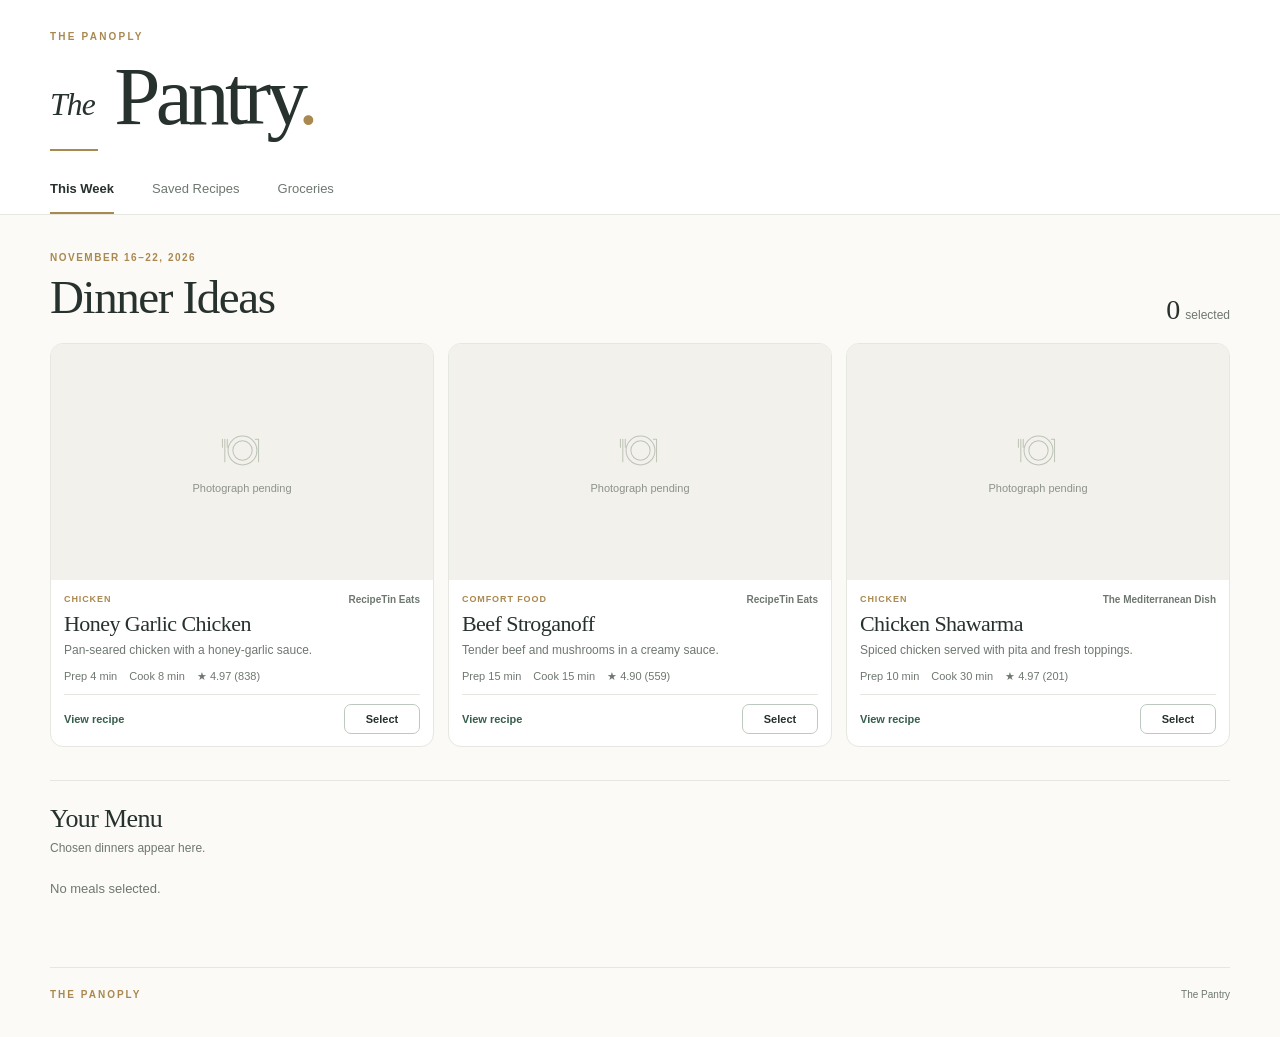
==== index.html @ 7c0d1c5a "Compact recipe cards, source photos and saved recipe filtering" ====
<!doctype html>
<html lang="en">
<head>
  <meta charset="utf-8">
  <meta name="viewport" content="width=device-width, initial-scale=1">
  <meta name="theme-color" media="(prefers-color-scheme: light)" content="#fbfaf6">
  <meta name="theme-color" media="(prefers-color-scheme: dark)" content="#1c211e">
  <meta name="description" content="The Pantry — recipes, weekly meals, and groceries.">
  <title>The Pantry — The Panoply</title>
  <link rel="icon" type="image/svg+xml" href="./favicon.svg">
  <link rel="manifest" href="./manifest.webmanifest">
  <link rel="stylesheet" href="./styles.css">
  <script defer src="./app.js"></script>
</head>
<body>
  <a class="skip" href="#main">Skip to meals</a>
  <header class="masthead">
    <div class="shell">
      <a class="panoply-label" href="https://github.com/The-Panoply" aria-label="The Panoply">THE PANOPLY</a>
      <div class="brand-row">
        <div class="wordmark"><span class="wordmark-the">The</span> <span>Pantry</span><span class="brand-dot">.</span></div>
      </div>
      <div class="gold-rule" aria-hidden="true"></div>
      <nav class="tabs" aria-label="Pantry sections">
        <button type="button" class="tab active" data-tab="week" aria-current="page">This Week</button>
        <button type="button" class="tab" data-tab="saved">Saved Recipes</button>
        <button type="button" class="tab" data-tab="groceries">Groceries</button>
      </nav>
    </div>
  </header>
  <main class="shell" id="main">
    <section id="panel-week" class="panel" aria-labelledby="week-heading">
      <div class="section-heading">
        <div>
          <p id="week-label" class="eyebrow"></p>
          <h1 id="week-heading">Dinner Ideas</h1>
        </div>
        <div class="selection-count"><strong id="pick-count">0</strong><span>selected</span></div>
      </div>
      <div id="recipe-grid" class="recipe-grid" aria-live="polite"></div>
      <section class="your-menu" aria-labelledby="menu-heading">
        <div class="menu-heading">
          <div>
            <h2 id="menu-heading">Your Menu</h2>
            <p>Chosen dinners appear here.</p>
          </div>
          <button type="button" id="clear-picks" class="text-action" hidden>Clear</button>
        </div>
        <div id="selected-list" aria-live="polite"><p class="empty-state">No meals selected.</p></div>
      </section>
    </section>
    <section id="panel-saved" class="panel" aria-labelledby="saved-heading" hidden>
      <div class="section-heading">
        <div><p class="eyebrow">APPLE NEWS</p><h1 id="saved-heading">Saved Recipes</h1></div>
      </div>
      <div class="saved-tools">
        <label class="visually-hidden" for="saved-search">Search recipes</label>
        <input id="saved-search" type="search" placeholder="Search recipes" autocomplete="off">
        <label class="visually-hidden" for="saved-publisher">Filter by publisher</label>
        <select id="saved-publisher" aria-label="Publisher"><option value="">All publishers</option></select>
        <span id="saved-count" class="saved-count"></span>
      </div>
      <div id="saved-list" class="saved-list"></div>
      <p class="fineprint">Saved from Apple News. A saved recipe does not mean it has been cooked or family-approved.</p>
    </section>
    <section id="panel-groceries" class="panel" aria-labelledby="grocery-heading" hidden>
      <div class="section-heading"><div><p class="eyebrow">MEAL PLANNING</p><h1 id="grocery-heading">Groceries</h1></div></div>
      <div class="grocery-layout">
        <div class="grocery-section"><h2>Selected Meals</h2><div id="grocery-meals"></div></div>
        <div class="grocery-section"><h2>Shopping List</h2><p class="muted">Ingredient lists will be available after the recipes are verified. Nothing has been added to a shopping cart.</p></div>
      </div>
    </section>
  </main>
  <footer class="footer shell"><span>THE PANOPLY</span><span>The Pantry</span></footer>
</body>
</html>
---- styles.css ----
:root {
  color-scheme: light;
  --paper:#fbfaf6;--card:#fff;--ink:#27312d;--muted:#6e7770;--line:#e6e7e0;
  --gold:#aa8950;--accent:#365e4c;--accent-soft:#e9f0e8;--placeholder:#f2f1eb;
  --serif:"Iowan Old Style","Baskerville","Palatino Linotype",Georgia,serif;
  --sans:-apple-system,BlinkMacSystemFont,"Segoe UI",Arial,sans-serif;
}
*{box-sizing:border-box}html{scroll-behavior:smooth}body{margin:0;background:var(--paper);color:var(--ink);font:15px/1.5 var(--sans);-webkit-font-smoothing:antialiased}
button{font:inherit;cursor:pointer}button:focus-visible,a:focus-visible{outline:3px solid var(--gold);outline-offset:3px}
a{color:inherit}.shell{width:min(1180px,calc(100% - 44px));margin-inline:auto}
.skip{position:absolute;left:-9999px;top:10px;z-index:10;background:#fff;padding:10px}.skip:focus{left:10px}
.masthead{border-bottom:1px solid var(--line);background:var(--card);padding-top:24px}
.panoply-label{font-size:10px;letter-spacing:.22em;font-weight:750;color:var(--gold);text-decoration:none}
.brand-row{display:flex;align-items:center;justify-content:space-between;margin:9px 0 12px}
.wordmark{font:400 clamp(55px,8vw,83px)/.98 var(--serif);letter-spacing:-.055em;white-space:nowrap}
.wordmark-the{display:inline-block;font-size:.38em;font-style:italic;letter-spacing:-.025em;vertical-align:27%;margin-right:3px}
.brand-dot{color:var(--gold)}
.gold-rule{height:2px;width:48px;background:var(--gold);margin-bottom:17px}
.tabs{display:flex;align-items:center;gap:clamp(20px,3vw,38px);overflow:auto;scrollbar-width:none}
.tab{flex:none;padding:11px 0 14px;border:0;border-bottom:2px solid transparent;color:var(--muted);background:transparent;font-size:13px}
.tab.active{border-bottom-color:var(--gold);color:var(--ink);font-weight:700}
.panel{padding:35px 0 60px}.panel[hidden]{display:none}
.section-heading{display:flex;align-items:end;justify-content:space-between;gap:20px;margin-bottom:19px}
.eyebrow{margin:0 0 6px;color:var(--gold);font-size:10px;letter-spacing:.15em;font-weight:750;text-transform:uppercase}
h1{font:400 clamp(33px,5vw,47px)/1.12 var(--serif);letter-spacing:-.03em;margin:0}
h2{font:400 26px/1.2 var(--serif);letter-spacing:-.025em;margin:0}
.prototype-notice{margin:0 0 20px;color:var(--muted);font-size:12px}
.selection-count{display:flex;align-items:baseline;gap:5px;color:var(--muted);font-size:12px;white-space:nowrap}
.selection-count strong{font:400 28px/1 var(--serif);color:var(--ink)}
.recipe-grid{display:grid;grid-template-columns:repeat(3,minmax(0,1fr));gap:14px}
.recipe-card{overflow:hidden;min-width:0;background:var(--card);border:1px solid var(--line);border-radius:13px;display:flex;flex-direction:column}
.recipe-labels{display:flex;align-items:center;justify-content:space-between;gap:8px;margin-bottom:5px;flex-wrap:wrap}
.recipe-publisher{color:var(--muted);font-size:10px;text-decoration:none;font-weight:600}
a.recipe-publisher:hover{text-decoration:underline}
.recipe-photo{aspect-ratio:1.62;background:var(--placeholder);display:grid;place-items:center;position:relative;overflow:hidden;text-decoration:none}
.recipe-photo img{height:100%;width:100%;display:block;object-fit:cover}
.photo-pending{display:grid;justify-items:center;gap:7px;color:#8c9389;font-size:11px;text-align:center;padding:10px}
.photo-pending svg{width:45px;height:45px;stroke:#bdc3b6;fill:none;stroke-width:1.25;stroke-linecap:round;stroke-linejoin:round}
.recipe-body{padding:12px 13px 12px;display:flex;flex-direction:column;flex:1}
.recipe-category{color:var(--gold);font-size:9px;text-transform:uppercase;letter-spacing:.1em;font-weight:750;margin:0}
.recipe-title{font:400 22px/1.13 var(--serif);letter-spacing:-.025em;margin:0 0 5px}
.recipe-desc{font-size:12px;line-height:1.45;color:var(--muted);margin:0 0 9px;flex:1;display:-webkit-box;-webkit-line-clamp:2;-webkit-box-orient:vertical;overflow:hidden}
.recipe-meta{display:flex;gap:8px 12px;flex-wrap:wrap;font-size:11px;color:var(--muted);margin-bottom:9px}
.recipe-bottom{border-top:1px solid var(--line);padding-top:9px;display:flex;justify-content:space-between;align-items:center;gap:8px}
.source-link{font-size:11px;text-decoration:none;color:var(--accent);font-weight:650}.source-link:hover{text-decoration:underline}
.preview-label{font-size:10px;color:var(--muted)}
.pick-button{border:1px solid #bdc9bf;background:#fff;color:var(--ink);border-radius:7px;padding:6px 12px;font-size:11px;font-weight:700;min-width:76px}
.pick-button:hover{border-color:var(--accent)}.pick-button.is-selected{background:var(--accent);color:#fff;border-color:var(--accent)}
.your-menu{margin-top:33px;border-top:1px solid var(--line);padding-top:22px}
.menu-heading{display:flex;justify-content:space-between;align-items:start;gap:20px}.menu-heading p{font-size:12px;color:var(--muted);margin:5px 0 14px}
.text-action{background:transparent;border:0;padding:5px 0;color:var(--accent);font-size:12px;text-decoration:underline}
.picked-items{display:flex;flex-wrap:wrap;gap:9px}.picked-chip{display:flex;align-items:center;gap:8px;border:1px solid var(--line);background:var(--card);border-radius:999px;padding:8px 13px;font-size:12px}
.empty-state,.muted{font-size:13px;color:var(--muted);margin:8px 0}
.saved-tools{display:flex;flex-wrap:wrap;align-items:center;gap:9px;margin:-1px 0 18px}
.saved-tools input,.saved-tools select{height:38px;background:var(--card);border:1px solid var(--line);border-radius:8px;padding:0 11px;color:var(--ink);font-size:12px}
.saved-tools input{flex:1 1 220px;max-width:330px}.saved-tools select{max-width:220px}.saved-count{font-size:11px;color:var(--muted)}
.visually-hidden{position:absolute!important;width:1px;height:1px;padding:0;margin:-1px;overflow:hidden;clip:rect(0,0,0,0);white-space:nowrap;border:0}
.saved-list{display:grid;grid-template-columns:repeat(2,minmax(0,1fr));gap:10px 20px}
.saved-row{padding:15px 17px;background:var(--card);border:1px solid var(--line);border-radius:10px}
.saved-row h2{font:400 20px/1.25 var(--serif)}.saved-meta{margin-top:5px;font-size:11px;color:var(--muted)}
.fineprint{color:var(--muted);font-size:11px;margin-top:19px}
.grocery-layout{display:grid;grid-template-columns:1fr 1fr;gap:20px}.grocery-section{background:var(--card);border:1px solid var(--line);border-radius:12px;padding:22px}.grocery-section h2{font-size:24px;margin-bottom:10px}
.grocery-section ul{margin:0;padding:0 0 0 19px;font-size:13px;line-height:2}
.footer{border-top:1px solid var(--line);padding-block:19px 35px;display:flex;justify-content:space-between;align-items:center;font-size:10px;color:var(--muted)}.footer span:first-child{letter-spacing:.2em;color:var(--gold);font-weight:750}
@media(max-width:850px){.recipe-grid{grid-template-columns:repeat(2,minmax(0,1fr))}}
@media(max-width:570px){.shell{width:calc(100% - 34px)}.masthead{padding-top:18px}.wordmark{font-size:clamp(49px,12vw,65px)}.panel{padding-top:27px}.section-heading{align-items:center}.recipe-grid,.saved-list,.grocery-layout{grid-template-columns:1fr}.recipe-photo{aspect-ratio:1.65}.recipe-title{font-size:23px}.recipe-card{border-radius:12px}.recipe-body{padding:13px}.selection-count strong{font-size:24px}}
@media(prefers-color-scheme:dark){
:root{color-scheme:dark;--paper:#1c211e;--card:#252d27;--ink:#e7ebe5;--muted:#a9b6a9;--line:#465047;--gold:#d4b985;--accent:#9fc7a8;--accent-soft:#283d30;--placeholder:#313a31}
.pick-button{background:#2b372d;color:var(--ink);border-color:#617566}.pick-button.is-selected{background:#3b7151;color:#fff;border-color:#6aa783}
.photo-pending{color:#b9c4b8}.photo-pending svg{stroke:#8d9a8b}
}
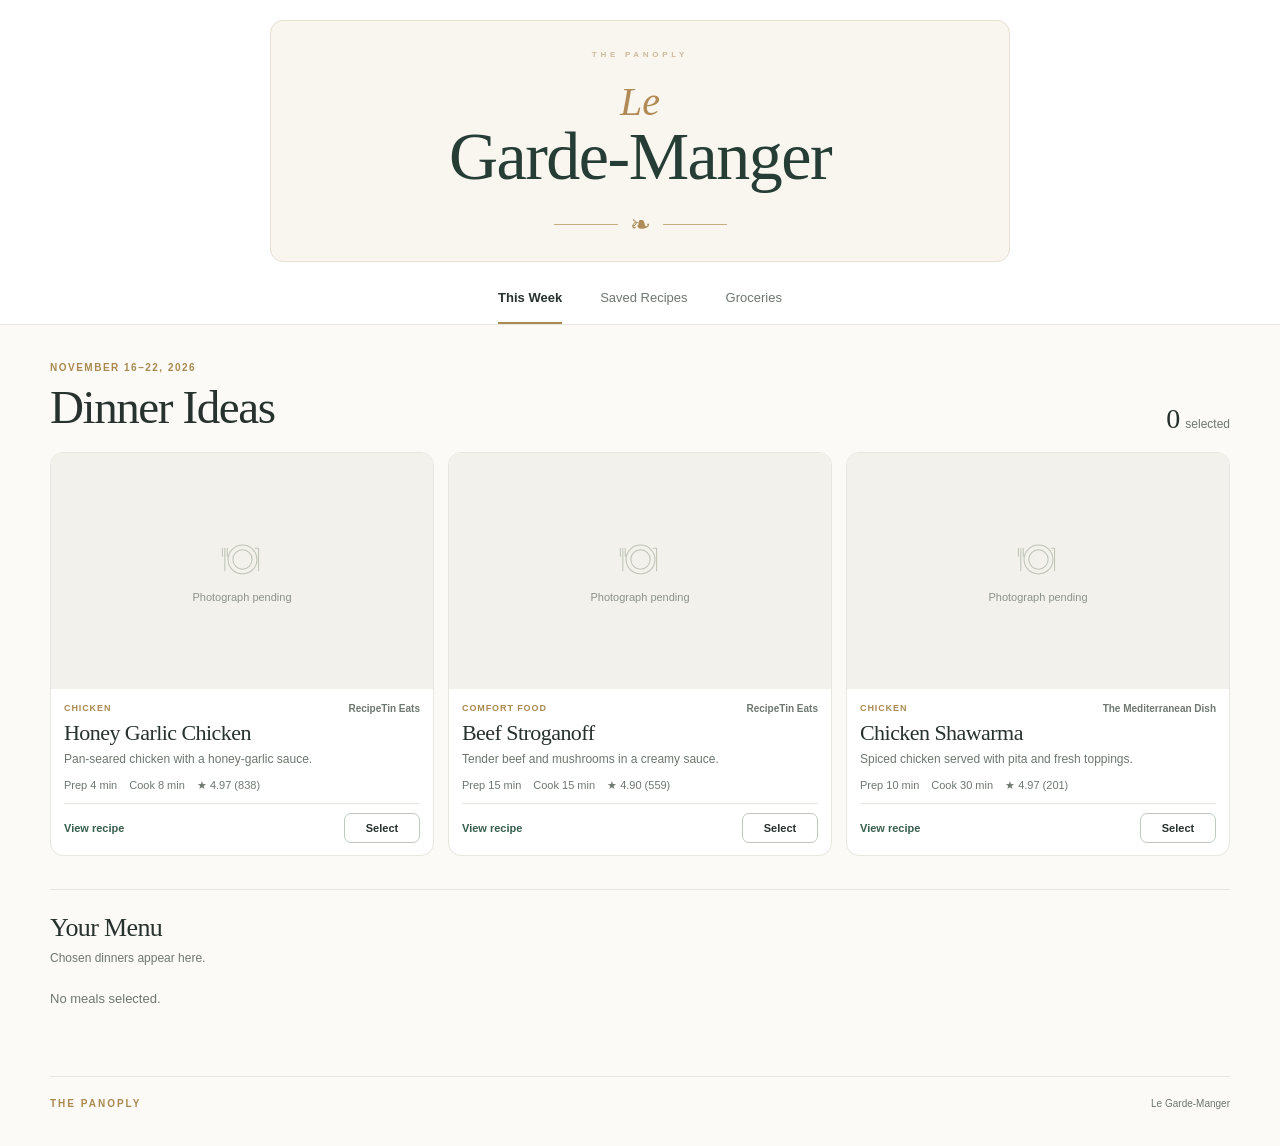
==== commit 05788ebc: "Brand The Pantry as Le Garde-Manger with approved wordmark" ====
--- a/index.html
+++ b/index.html
@@ -5,8 +5,9 @@
   <meta name="viewport" content="width=device-width, initial-scale=1">
   <meta name="theme-color" media="(prefers-color-scheme: light)" content="#fbfaf6">
   <meta name="theme-color" media="(prefers-color-scheme: dark)" content="#1c211e">
-  <meta name="description" content="The Pantry — recipes, weekly meals, and groceries.">
-  <title>The Pantry — The Panoply</title>
+  <meta name="description" content="Le Garde-Manger — recipes, weekly meals, and groceries.">
+  <title>Le Garde-Manger — The Panoply</title>
+  <meta name="apple-mobile-web-app-title" content="Garde-Manger">
   <link rel="icon" type="image/svg+xml" href="./favicon.svg">
   <link rel="manifest" href="./manifest.webmanifest">
   <link rel="stylesheet" href="./styles.css">
@@ -16,11 +17,14 @@
   <a class="skip" href="#main">Skip to meals</a>
   <header class="masthead">
     <div class="shell">
-      <a class="panoply-label" href="https://github.com/The-Panoply" aria-label="The Panoply">THE PANOPLY</a>
-      <div class="brand-row">
-        <div class="wordmark"><span class="wordmark-the">The</span> <span>Pantry</span><span class="brand-dot">.</span></div>
+      <div class="brand-panel">
+        <a class="panoply-label" href="https://github.com/The-Panoply" aria-label="The Panoply">THE PANOPLY</a>
+        <div class="wordmark" aria-label="Le Garde-Manger">
+          <span class="wordmark-le" aria-hidden="true">Le</span>
+          <span class="wordmark-name" aria-hidden="true">Garde-Manger</span>
+        </div>
+        <div class="ornament" aria-hidden="true"><span class="ornament-rule"></span><span class="ornament-flourish">❧</span><span class="ornament-rule"></span></div>
       </div>
-      <div class="gold-rule" aria-hidden="true"></div>
       <nav class="tabs" aria-label="Pantry sections">
         <button type="button" class="tab active" data-tab="week" aria-current="page">This Week</button>
         <button type="button" class="tab" data-tab="saved">Saved Recipes</button>
@@ -71,6 +75,6 @@
       </div>
     </section>
   </main>
-  <footer class="footer shell"><span>THE PANOPLY</span><span>The Pantry</span></footer>
+  <footer class="footer shell"><span>THE PANOPLY</span><span>Le Garde-Manger</span></footer>
 </body>
 </html>
--- a/styles.css
+++ b/styles.css
@@ -9,14 +9,17 @@
 button{font:inherit;cursor:pointer}button:focus-visible,a:focus-visible{outline:3px solid var(--gold);outline-offset:3px}
 a{color:inherit}.shell{width:min(1180px,calc(100% - 44px));margin-inline:auto}
 .skip{position:absolute;left:-9999px;top:10px;z-index:10;background:#fff;padding:10px}.skip:focus{left:10px}
-.masthead{border-bottom:1px solid var(--line);background:var(--card);padding-top:24px}
-.panoply-label{font-size:10px;letter-spacing:.22em;font-weight:750;color:var(--gold);text-decoration:none}
-.brand-row{display:flex;align-items:center;justify-content:space-between;margin:9px 0 12px}
-.wordmark{font:400 clamp(55px,8vw,83px)/.98 var(--serif);letter-spacing:-.055em;white-space:nowrap}
-.wordmark-the{display:inline-block;font-size:.38em;font-style:italic;letter-spacing:-.025em;vertical-align:27%;margin-right:3px}
-.brand-dot{color:var(--gold)}
-.gold-rule{height:2px;width:48px;background:var(--gold);margin-bottom:17px}
-.tabs{display:flex;align-items:center;gap:clamp(20px,3vw,38px);overflow:auto;scrollbar-width:none}
+.masthead{border-bottom:1px solid var(--line);background:var(--card);padding-top:20px}
+.brand-panel{width:min(100%,740px);margin:0 auto 15px;padding:28px 16px 24px;text-align:center;background:#f8f6ef;color:#253d35;border:1px solid #e7e0d3;border-radius:13px}
+.panoply-label{display:block;width:max-content;margin:0 auto 21px;font:600 8px/1.5 var(--sans);letter-spacing:3.7px;color:rgba(171,137,87,.55);text-decoration:none}
+.panoply-label:hover{color:#ab8957}
+.wordmark{display:flex;flex-direction:column;align-items:center;white-space:nowrap}
+.wordmark-le{display:block;font:italic 40px/1 "Bodoni 72","Didot","Baskerville",Georgia,serif;color:#b18a55;margin-bottom:-4px}
+.wordmark-name{display:block;font:400 clamp(36px,7.4vw,68px)/1.12 "Didot","Bodoni 72","Baskerville",Georgia,serif;letter-spacing:-1.5px;color:#253d35}
+.ornament{display:flex;align-items:center;justify-content:center;gap:12px;margin-top:18px;color:#ae8c5a}
+.ornament-rule{width:64px;height:1px;background:#c9ae82}
+.ornament-flourish{font:25px/1 Georgia,serif}
+.tabs{display:flex;align-items:center;justify-content:center;gap:clamp(20px,3vw,38px);overflow:auto;scrollbar-width:none}
 .tab{flex:none;padding:11px 0 14px;border:0;border-bottom:2px solid transparent;color:var(--muted);background:transparent;font-size:13px}
 .tab.active{border-bottom-color:var(--gold);color:var(--ink);font-weight:700}
 .panel{padding:35px 0 60px}.panel[hidden]{display:none}
@@ -63,9 +66,11 @@
 .grocery-section ul{margin:0;padding:0 0 0 19px;font-size:13px;line-height:2}
 .footer{border-top:1px solid var(--line);padding-block:19px 35px;display:flex;justify-content:space-between;align-items:center;font-size:10px;color:var(--muted)}.footer span:first-child{letter-spacing:.2em;color:var(--gold);font-weight:750}
 @media(max-width:850px){.recipe-grid{grid-template-columns:repeat(2,minmax(0,1fr))}}
-@media(max-width:570px){.shell{width:calc(100% - 34px)}.masthead{padding-top:18px}.wordmark{font-size:clamp(49px,12vw,65px)}.panel{padding-top:27px}.section-heading{align-items:center}.recipe-grid,.saved-list,.grocery-layout{grid-template-columns:1fr}.recipe-photo{aspect-ratio:1.65}.recipe-title{font-size:23px}.recipe-card{border-radius:12px}.recipe-body{padding:13px}.selection-count strong{font-size:24px}}
+@media(max-width:570px){.shell{width:calc(100% - 34px)}.masthead{padding-top:14px}.brand-panel{padding:25px 9px 21px;margin-bottom:11px}.panoply-label{font-size:7px;letter-spacing:3px;margin-bottom:18px}.wordmark-le{font-size:38px}.wordmark-name{font-size:clamp(33px,9.3vw,48px);letter-spacing:-1.2px}.ornament{margin-top:16px}.ornament-rule{width:50px}.tabs{justify-content:flex-start}.panel{padding-top:27px}.section-heading{align-items:center}.recipe-grid,.saved-list,.grocery-layout{grid-template-columns:1fr}.recipe-photo{aspect-ratio:1.65}.recipe-title{font-size:23px}.recipe-card{border-radius:12px}.recipe-body{padding:13px}.selection-count strong{font-size:24px}}
 @media(prefers-color-scheme:dark){
 :root{color-scheme:dark;--paper:#1c211e;--card:#252d27;--ink:#e7ebe5;--muted:#a9b6a9;--line:#465047;--gold:#d4b985;--accent:#9fc7a8;--accent-soft:#283d30;--placeholder:#313a31}
+/* The approved cream wordmark panel retains its exact colors in both themes. */
+.brand-panel{background:#f8f6ef;color:#253d35;border-color:#e7e0d3}
 .pick-button{background:#2b372d;color:var(--ink);border-color:#617566}.pick-button.is-selected{background:#3b7151;color:#fff;border-color:#6aa783}
 .photo-pending{color:#b9c4b8}.photo-pending svg{stroke:#8d9a8b}
 }
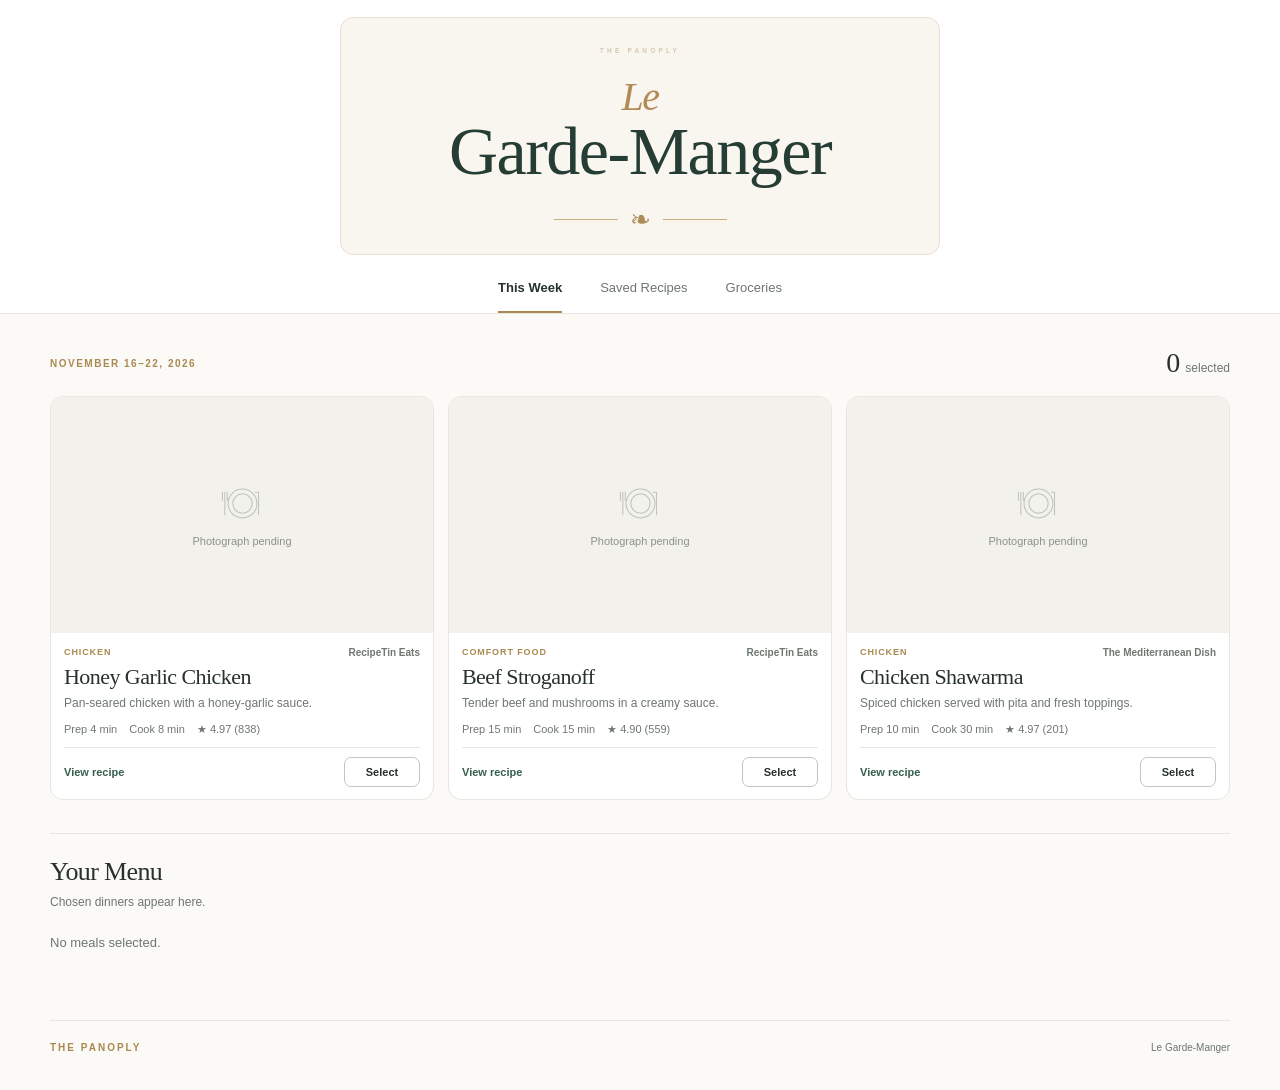
==== commit ea6ba015: "Lock approved Le Garde-Manger branding and add gold flourish icons" ====
--- a/index.html
+++ b/index.html
@@ -9,6 +9,7 @@
   <title>Le Garde-Manger — The Panoply</title>
   <meta name="apple-mobile-web-app-title" content="Garde-Manger">
   <link rel="icon" type="image/svg+xml" href="./favicon.svg">
+  <link rel="apple-touch-icon" sizes="180x180" href="./apple-touch-icon.png">
   <link rel="manifest" href="./manifest.webmanifest">
   <link rel="stylesheet" href="./styles.css">
   <script defer src="./app.js"></script>
@@ -19,10 +20,10 @@
     <div class="shell">
       <div class="brand-panel">
         <a class="panoply-label" href="https://github.com/The-Panoply" aria-label="The Panoply">THE PANOPLY</a>
-        <div class="wordmark" aria-label="Le Garde-Manger">
+        <h1 class="wordmark" aria-label="Le Garde-Manger">
           <span class="wordmark-le" aria-hidden="true">Le</span>
           <span class="wordmark-name" aria-hidden="true">Garde-Manger</span>
-        </div>
+        </h1>
         <div class="ornament" aria-hidden="true"><span class="ornament-rule"></span><span class="ornament-flourish">❧</span><span class="ornament-rule"></span></div>
       </div>
       <nav class="tabs" aria-label="Pantry sections">
@@ -33,11 +34,10 @@
     </div>
   </header>
   <main class="shell" id="main">
-    <section id="panel-week" class="panel" aria-labelledby="week-heading">
+    <section id="panel-week" class="panel" aria-labelledby="week-label">
       <div class="section-heading">
         <div>
           <p id="week-label" class="eyebrow"></p>
-          <h1 id="week-heading">Dinner Ideas</h1>
         </div>
         <div class="selection-count"><strong id="pick-count">0</strong><span>selected</span></div>
       </div>
--- a/styles.css
+++ b/styles.css
@@ -9,11 +9,11 @@
 button{font:inherit;cursor:pointer}button:focus-visible,a:focus-visible{outline:3px solid var(--gold);outline-offset:3px}
 a{color:inherit}.shell{width:min(1180px,calc(100% - 44px));margin-inline:auto}
 .skip{position:absolute;left:-9999px;top:10px;z-index:10;background:#fff;padding:10px}.skip:focus{left:10px}
-.masthead{border-bottom:1px solid var(--line);background:var(--card);padding-top:20px}
-.brand-panel{width:min(100%,740px);margin:0 auto 15px;padding:28px 16px 24px;text-align:center;background:#f8f6ef;color:#253d35;border:1px solid #e7e0d3;border-radius:13px}
-.panoply-label{display:block;width:max-content;margin:0 auto 21px;font:600 8px/1.5 var(--sans);letter-spacing:3.7px;color:rgba(171,137,87,.55);text-decoration:none}
+.masthead{border-bottom:1px solid var(--line);background:var(--card);padding-top:17px}
+.brand-panel{width:min(100%,600px);margin:0 auto 12px;padding:28px 16px 22px;text-align:center;background:#f8f6ef;color:#253d35;border:1px solid #e7e0d3;border-radius:13px}
+.panoply-label{display:block;width:max-content;margin:0 auto 21px;font:600 6.5px/1.5 var(--sans);letter-spacing:3.2px;color:rgba(171,137,87,.43);text-decoration:none}
 .panoply-label:hover{color:#ab8957}
-.wordmark{display:flex;flex-direction:column;align-items:center;white-space:nowrap}
+.wordmark{display:flex;flex-direction:column;align-items:center;white-space:nowrap;margin:0}
 .wordmark-le{display:block;font:italic 40px/1 "Bodoni 72","Didot","Baskerville",Georgia,serif;color:#b18a55;margin-bottom:-4px}
 .wordmark-name{display:block;font:400 clamp(36px,7.4vw,68px)/1.12 "Didot","Bodoni 72","Baskerville",Georgia,serif;letter-spacing:-1.5px;color:#253d35}
 .ornament{display:flex;align-items:center;justify-content:center;gap:12px;margin-top:18px;color:#ae8c5a}
@@ -66,7 +66,7 @@
 .grocery-section ul{margin:0;padding:0 0 0 19px;font-size:13px;line-height:2}
 .footer{border-top:1px solid var(--line);padding-block:19px 35px;display:flex;justify-content:space-between;align-items:center;font-size:10px;color:var(--muted)}.footer span:first-child{letter-spacing:.2em;color:var(--gold);font-weight:750}
 @media(max-width:850px){.recipe-grid{grid-template-columns:repeat(2,minmax(0,1fr))}}
-@media(max-width:570px){.shell{width:calc(100% - 34px)}.masthead{padding-top:14px}.brand-panel{padding:25px 9px 21px;margin-bottom:11px}.panoply-label{font-size:7px;letter-spacing:3px;margin-bottom:18px}.wordmark-le{font-size:38px}.wordmark-name{font-size:clamp(33px,9.3vw,48px);letter-spacing:-1.2px}.ornament{margin-top:16px}.ornament-rule{width:50px}.tabs{justify-content:flex-start}.panel{padding-top:27px}.section-heading{align-items:center}.recipe-grid,.saved-list,.grocery-layout{grid-template-columns:1fr}.recipe-photo{aspect-ratio:1.65}.recipe-title{font-size:23px}.recipe-card{border-radius:12px}.recipe-body{padding:13px}.selection-count strong{font-size:24px}}
+@media(max-width:570px){.shell{width:calc(100% - 34px)}.masthead{padding-top:13px}.brand-panel{padding:23px 8px 18px;margin-bottom:10px}.panoply-label{font-size:6px;letter-spacing:2.8px;margin-bottom:16px}.wordmark-le{font-size:32px}.wordmark-name{font-size:clamp(28px,7.8vw,35px);letter-spacing:-1.2px}.ornament{margin-top:13px}.ornament-rule{width:50px}.ornament-flourish{font-size:23px}.tabs{justify-content:flex-start}.panel{padding-top:25px}.section-heading{align-items:center}.recipe-grid,.saved-list,.grocery-layout{grid-template-columns:1fr}.recipe-photo{aspect-ratio:1.65}.recipe-title{font-size:23px}.recipe-card{border-radius:12px}.recipe-body{padding:13px}.selection-count strong{font-size:24px}}
 @media(prefers-color-scheme:dark){
 :root{color-scheme:dark;--paper:#1c211e;--card:#252d27;--ink:#e7ebe5;--muted:#a9b6a9;--line:#465047;--gold:#d4b985;--accent:#9fc7a8;--accent-soft:#283d30;--placeholder:#313a31}
 /* The approved cream wordmark panel retains its exact colors in both themes. */
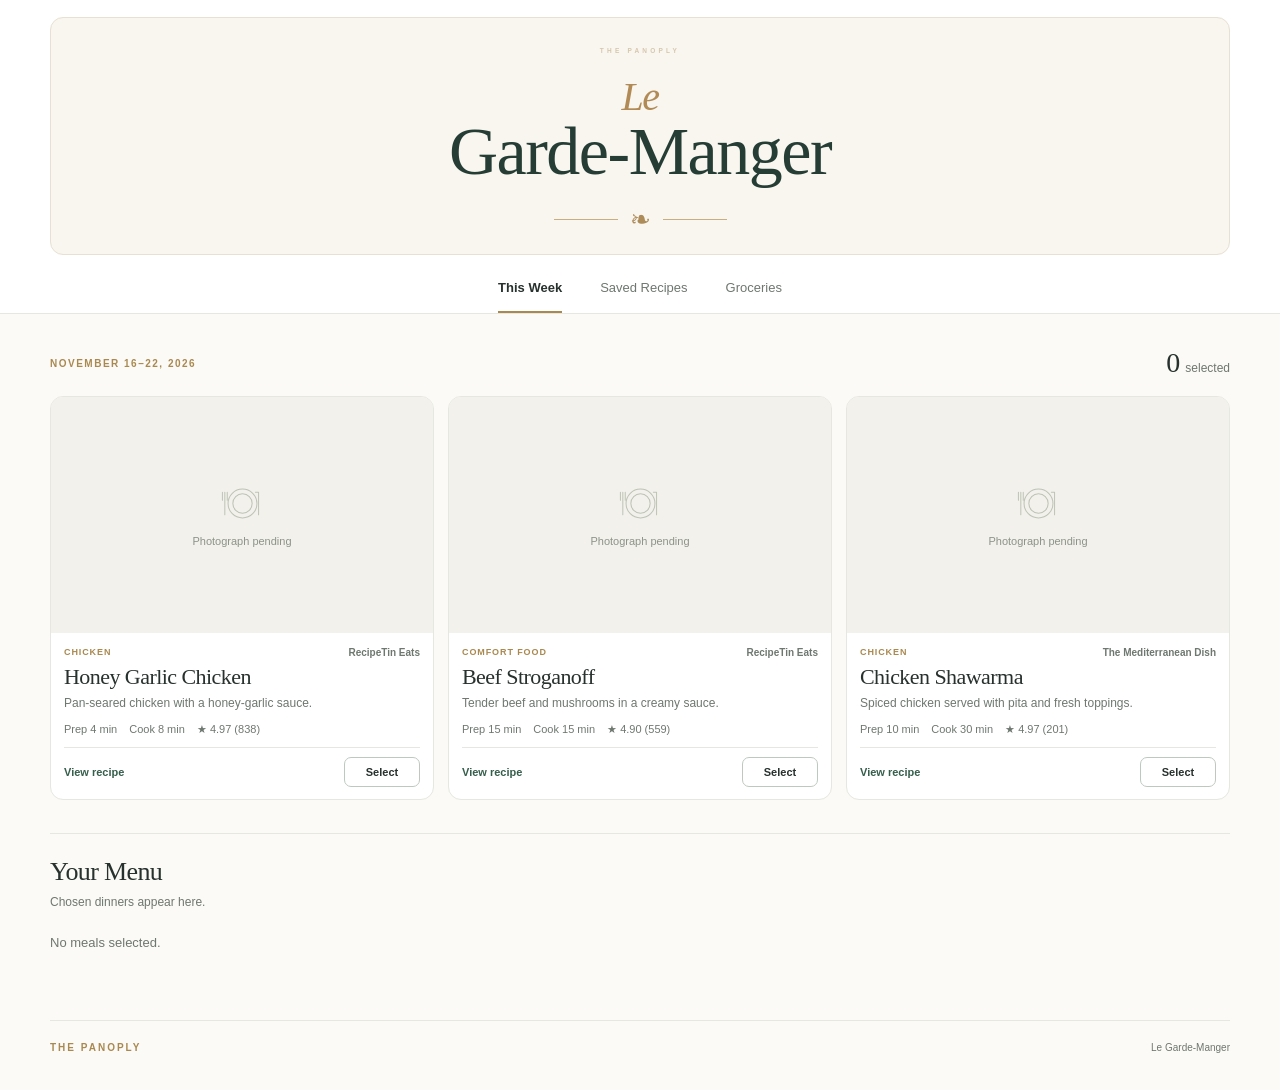
==== commit dca793b7: "Match title carrier to site width and device dark mode" ====
--- a/index.html
+++ b/index.html
@@ -11,7 +11,7 @@
   <link rel="icon" type="image/svg+xml" href="./favicon.svg">
   <link rel="apple-touch-icon" sizes="180x180" href="./apple-touch-icon.png">
   <link rel="manifest" href="./manifest.webmanifest">
-  <link rel="stylesheet" href="./styles.css">
+  <link rel="stylesheet" href="./styles.css?v=20261115-dark-width">
   <script defer src="./app.js"></script>
 </head>
 <body>
--- a/styles.css
+++ b/styles.css
@@ -10,7 +10,7 @@
 a{color:inherit}.shell{width:min(1180px,calc(100% - 44px));margin-inline:auto}
 .skip{position:absolute;left:-9999px;top:10px;z-index:10;background:#fff;padding:10px}.skip:focus{left:10px}
 .masthead{border-bottom:1px solid var(--line);background:var(--card);padding-top:17px}
-.brand-panel{width:min(100%,600px);margin:0 auto 12px;padding:28px 16px 22px;text-align:center;background:#f8f6ef;color:#253d35;border:1px solid #e7e0d3;border-radius:13px}
+.brand-panel{width:100%;margin:0 0 12px;padding:28px 16px 22px;text-align:center;background:#f8f6ef;color:#253d35;border:1px solid #e7e0d3;border-radius:13px}
 .panoply-label{display:block;width:max-content;margin:0 auto 21px;font:600 6.5px/1.5 var(--sans);letter-spacing:3.2px;color:rgba(171,137,87,.43);text-decoration:none}
 .panoply-label:hover{color:#ab8957}
 .wordmark{display:flex;flex-direction:column;align-items:center;white-space:nowrap;margin:0}
@@ -69,8 +69,14 @@
 @media(max-width:570px){.shell{width:calc(100% - 34px)}.masthead{padding-top:13px}.brand-panel{padding:23px 8px 18px;margin-bottom:10px}.panoply-label{font-size:6px;letter-spacing:2.8px;margin-bottom:16px}.wordmark-le{font-size:32px}.wordmark-name{font-size:clamp(28px,7.8vw,35px);letter-spacing:-1.2px}.ornament{margin-top:13px}.ornament-rule{width:50px}.ornament-flourish{font-size:23px}.tabs{justify-content:flex-start}.panel{padding-top:25px}.section-heading{align-items:center}.recipe-grid,.saved-list,.grocery-layout{grid-template-columns:1fr}.recipe-photo{aspect-ratio:1.65}.recipe-title{font-size:23px}.recipe-card{border-radius:12px}.recipe-body{padding:13px}.selection-count strong{font-size:24px}}
 @media(prefers-color-scheme:dark){
 :root{color-scheme:dark;--paper:#1c211e;--card:#252d27;--ink:#e7ebe5;--muted:#a9b6a9;--line:#465047;--gold:#d4b985;--accent:#9fc7a8;--accent-soft:#283d30;--placeholder:#313a31}
-/* The approved cream wordmark panel retains its exact colors in both themes. */
-.brand-panel{background:#f8f6ef;color:#253d35;border-color:#e7e0d3}
+/* The title carrier follows dark mode while keeping the approved layout and typographic hierarchy. */
+.brand-panel{background:#24322a;color:#f0ede4;border-color:#485a4d}
+.wordmark-name{color:#f0ede4}
+.wordmark-le{color:#d4b985}
+.panoply-label{color:rgba(212,185,133,.58)}
+.panoply-label:hover{color:#d4b985}
+.ornament{color:#d4b985}
+.ornament-rule{background:#897855}
 .pick-button{background:#2b372d;color:var(--ink);border-color:#617566}.pick-button.is-selected{background:#3b7151;color:#fff;border-color:#6aa783}
 .photo-pending{color:#b9c4b8}.photo-pending svg{stroke:#8d9a8b}
 }
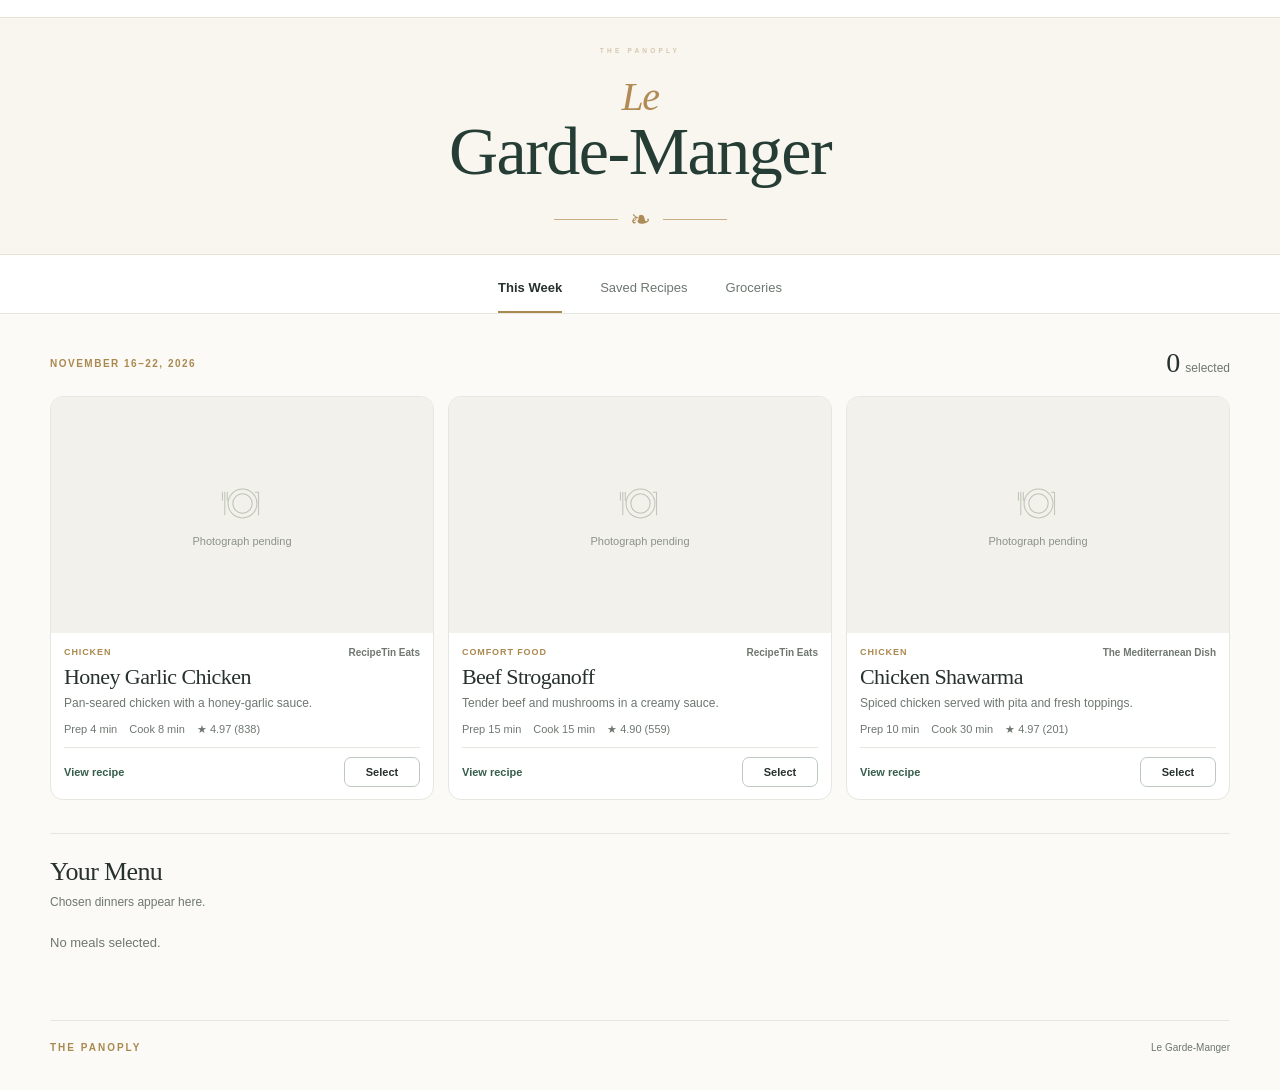
==== commit 43599b19: "Make masthead truly edge-to-edge and remove redundant section headers" ====
--- a/index.html
+++ b/index.html
@@ -11,7 +11,7 @@
   <link rel="icon" type="image/svg+xml" href="./favicon.svg">
   <link rel="apple-touch-icon" sizes="180x180" href="./apple-touch-icon.png">
   <link rel="manifest" href="./manifest.webmanifest">
-  <link rel="stylesheet" href="./styles.css?v=20261115-dark-width">
+  <link rel="stylesheet" href="./styles.css?v=20261115-full-bleed">
   <script defer src="./app.js"></script>
 </head>
 <body>
@@ -53,10 +53,7 @@
         <div id="selected-list" aria-live="polite"><p class="empty-state">No meals selected.</p></div>
       </section>
     </section>
-    <section id="panel-saved" class="panel" aria-labelledby="saved-heading" hidden>
-      <div class="section-heading">
-        <div><p class="eyebrow">APPLE NEWS</p><h1 id="saved-heading">Saved Recipes</h1></div>
-      </div>
+    <section id="panel-saved" class="panel" aria-label="Saved Recipes" hidden>
       <div class="saved-tools">
         <label class="visually-hidden" for="saved-search">Search recipes</label>
         <input id="saved-search" type="search" placeholder="Search recipes" autocomplete="off">
@@ -65,10 +62,8 @@
         <span id="saved-count" class="saved-count"></span>
       </div>
       <div id="saved-list" class="saved-list"></div>
-      <p class="fineprint">Saved from Apple News. A saved recipe does not mean it has been cooked or family-approved.</p>
     </section>
-    <section id="panel-groceries" class="panel" aria-labelledby="grocery-heading" hidden>
-      <div class="section-heading"><div><p class="eyebrow">MEAL PLANNING</p><h1 id="grocery-heading">Groceries</h1></div></div>
+    <section id="panel-groceries" class="panel" aria-label="Groceries" hidden>
       <div class="grocery-layout">
         <div class="grocery-section"><h2>Selected Meals</h2><div id="grocery-meals"></div></div>
         <div class="grocery-section"><h2>Shopping List</h2><p class="muted">Ingredient lists will be available after the recipes are verified. Nothing has been added to a shopping cart.</p></div>
--- a/styles.css
+++ b/styles.css
@@ -10,7 +10,9 @@
 a{color:inherit}.shell{width:min(1180px,calc(100% - 44px));margin-inline:auto}
 .skip{position:absolute;left:-9999px;top:10px;z-index:10;background:#fff;padding:10px}.skip:focus{left:10px}
 .masthead{border-bottom:1px solid var(--line);background:var(--card);padding-top:17px}
-.brand-panel{width:100%;margin:0 0 12px;padding:28px 16px 22px;text-align:center;background:#f8f6ef;color:#253d35;border:1px solid #e7e0d3;border-radius:13px}
+/* Full-bleed title carrier; all other page sections retain their regular shell width. */
+.masthead > .shell{width:100%;max-width:none;margin-inline:0}
+.brand-panel{width:100%;margin:0 0 12px;padding:28px 16px 22px;text-align:center;background:#f8f6ef;color:#253d35;border-top:1px solid #e7e0d3;border-bottom:1px solid #e7e0d3;border-left:0;border-right:0;border-radius:0}
 .panoply-label{display:block;width:max-content;margin:0 auto 21px;font:600 6.5px/1.5 var(--sans);letter-spacing:3.2px;color:rgba(171,137,87,.43);text-decoration:none}
 .panoply-label:hover{color:#ab8957}
 .wordmark{display:flex;flex-direction:column;align-items:center;white-space:nowrap;margin:0}
@@ -19,7 +21,7 @@
 .ornament{display:flex;align-items:center;justify-content:center;gap:12px;margin-top:18px;color:#ae8c5a}
 .ornament-rule{width:64px;height:1px;background:#c9ae82}
 .ornament-flourish{font:25px/1 Georgia,serif}
-.tabs{display:flex;align-items:center;justify-content:center;gap:clamp(20px,3vw,38px);overflow:auto;scrollbar-width:none}
+.tabs{width:min(1180px,calc(100% - 44px));margin:0 auto;display:flex;align-items:center;justify-content:center;gap:clamp(20px,3vw,38px);overflow:auto;scrollbar-width:none}
 .tab{flex:none;padding:11px 0 14px;border:0;border-bottom:2px solid transparent;color:var(--muted);background:transparent;font-size:13px}
 .tab.active{border-bottom-color:var(--gold);color:var(--ink);font-weight:700}
 .panel{padding:35px 0 60px}.panel[hidden]{display:none}
@@ -66,7 +68,7 @@
 .grocery-section ul{margin:0;padding:0 0 0 19px;font-size:13px;line-height:2}
 .footer{border-top:1px solid var(--line);padding-block:19px 35px;display:flex;justify-content:space-between;align-items:center;font-size:10px;color:var(--muted)}.footer span:first-child{letter-spacing:.2em;color:var(--gold);font-weight:750}
 @media(max-width:850px){.recipe-grid{grid-template-columns:repeat(2,minmax(0,1fr))}}
-@media(max-width:570px){.shell{width:calc(100% - 34px)}.masthead{padding-top:13px}.brand-panel{padding:23px 8px 18px;margin-bottom:10px}.panoply-label{font-size:6px;letter-spacing:2.8px;margin-bottom:16px}.wordmark-le{font-size:32px}.wordmark-name{font-size:clamp(28px,7.8vw,35px);letter-spacing:-1.2px}.ornament{margin-top:13px}.ornament-rule{width:50px}.ornament-flourish{font-size:23px}.tabs{justify-content:flex-start}.panel{padding-top:25px}.section-heading{align-items:center}.recipe-grid,.saved-list,.grocery-layout{grid-template-columns:1fr}.recipe-photo{aspect-ratio:1.65}.recipe-title{font-size:23px}.recipe-card{border-radius:12px}.recipe-body{padding:13px}.selection-count strong{font-size:24px}}
+@media(max-width:570px){.shell{width:calc(100% - 34px)}.masthead{padding-top:13px}.brand-panel{padding:23px 8px 18px;margin-bottom:10px}.panoply-label{font-size:6px;letter-spacing:2.8px;margin-bottom:16px}.wordmark-le{font-size:32px}.wordmark-name{font-size:clamp(28px,7.8vw,35px);letter-spacing:-1.2px}.ornament{margin-top:13px}.ornament-rule{width:50px}.ornament-flourish{font-size:23px}.tabs{width:calc(100% - 34px);justify-content:flex-start}.panel{padding-top:25px}.section-heading{align-items:center}.recipe-grid,.saved-list,.grocery-layout{grid-template-columns:1fr}.recipe-photo{aspect-ratio:1.65}.recipe-title{font-size:23px}.recipe-card{border-radius:12px}.recipe-body{padding:13px}.selection-count strong{font-size:24px}}
 @media(prefers-color-scheme:dark){
 :root{color-scheme:dark;--paper:#1c211e;--card:#252d27;--ink:#e7ebe5;--muted:#a9b6a9;--line:#465047;--gold:#d4b985;--accent:#9fc7a8;--accent-soft:#283d30;--placeholder:#313a31}
 /* The title carrier follows dark mode while keeping the approved layout and typographic hierarchy. */
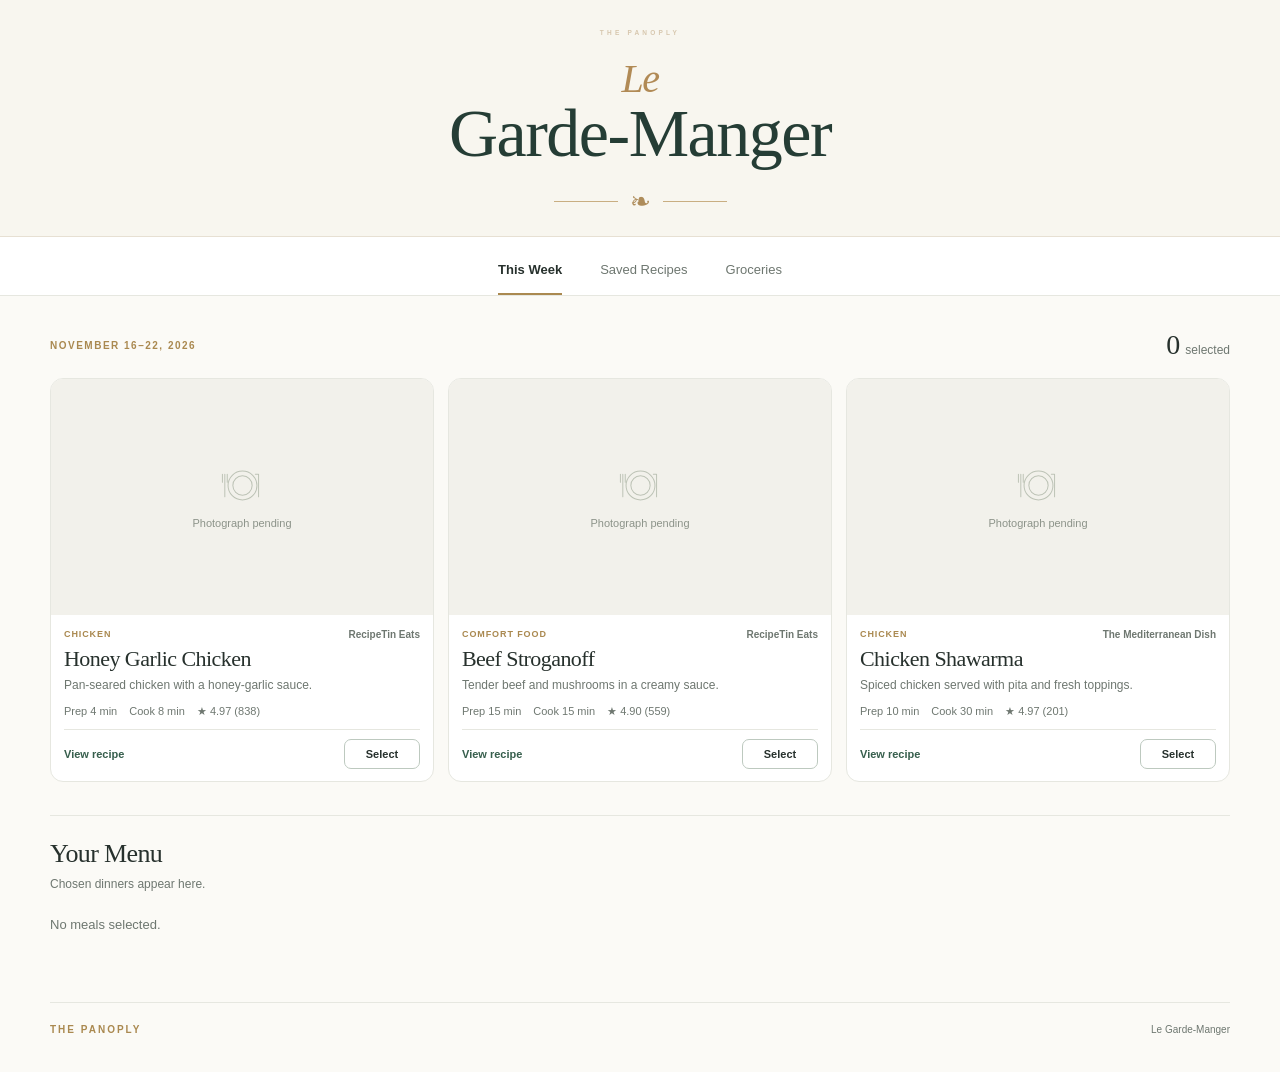
==== commit 2284e4c4: "Refresh stylesheet for top-edge masthead update" ====
--- a/index.html
+++ b/index.html
@@ -11,7 +11,7 @@
   <link rel="icon" type="image/svg+xml" href="./favicon.svg">
   <link rel="apple-touch-icon" sizes="180x180" href="./apple-touch-icon.png">
   <link rel="manifest" href="./manifest.webmanifest">
-  <link rel="stylesheet" href="./styles.css?v=20261115-full-bleed">
+  <link rel="stylesheet" href="./styles.css?v=20261115-top-edge">
   <script defer src="./app.js"></script>
 </head>
 <body>
--- a/styles.css
+++ b/styles.css
@@ -9,10 +9,10 @@
 button{font:inherit;cursor:pointer}button:focus-visible,a:focus-visible{outline:3px solid var(--gold);outline-offset:3px}
 a{color:inherit}.shell{width:min(1180px,calc(100% - 44px));margin-inline:auto}
 .skip{position:absolute;left:-9999px;top:10px;z-index:10;background:#fff;padding:10px}.skip:focus{left:10px}
-.masthead{border-bottom:1px solid var(--line);background:var(--card);padding-top:17px}
+.masthead{border-bottom:1px solid var(--line);background:var(--card);padding-top:0}
 /* Full-bleed title carrier; all other page sections retain their regular shell width. */
 .masthead > .shell{width:100%;max-width:none;margin-inline:0}
-.brand-panel{width:100%;margin:0 0 12px;padding:28px 16px 22px;text-align:center;background:#f8f6ef;color:#253d35;border-top:1px solid #e7e0d3;border-bottom:1px solid #e7e0d3;border-left:0;border-right:0;border-radius:0}
+.brand-panel{width:100%;margin:0 0 12px;padding:28px 16px 22px;text-align:center;background:#f8f6ef;color:#253d35;border-top:0;border-bottom:1px solid #e7e0d3;border-left:0;border-right:0;border-radius:0}
 .panoply-label{display:block;width:max-content;margin:0 auto 21px;font:600 6.5px/1.5 var(--sans);letter-spacing:3.2px;color:rgba(171,137,87,.43);text-decoration:none}
 .panoply-label:hover{color:#ab8957}
 .wordmark{display:flex;flex-direction:column;align-items:center;white-space:nowrap;margin:0}
@@ -68,7 +68,7 @@
 .grocery-section ul{margin:0;padding:0 0 0 19px;font-size:13px;line-height:2}
 .footer{border-top:1px solid var(--line);padding-block:19px 35px;display:flex;justify-content:space-between;align-items:center;font-size:10px;color:var(--muted)}.footer span:first-child{letter-spacing:.2em;color:var(--gold);font-weight:750}
 @media(max-width:850px){.recipe-grid{grid-template-columns:repeat(2,minmax(0,1fr))}}
-@media(max-width:570px){.shell{width:calc(100% - 34px)}.masthead{padding-top:13px}.brand-panel{padding:23px 8px 18px;margin-bottom:10px}.panoply-label{font-size:6px;letter-spacing:2.8px;margin-bottom:16px}.wordmark-le{font-size:32px}.wordmark-name{font-size:clamp(28px,7.8vw,35px);letter-spacing:-1.2px}.ornament{margin-top:13px}.ornament-rule{width:50px}.ornament-flourish{font-size:23px}.tabs{width:calc(100% - 34px);justify-content:flex-start}.panel{padding-top:25px}.section-heading{align-items:center}.recipe-grid,.saved-list,.grocery-layout{grid-template-columns:1fr}.recipe-photo{aspect-ratio:1.65}.recipe-title{font-size:23px}.recipe-card{border-radius:12px}.recipe-body{padding:13px}.selection-count strong{font-size:24px}}
+@media(max-width:570px){.shell{width:calc(100% - 34px)}.masthead{padding-top:0}.brand-panel{padding:23px 8px 18px;margin-bottom:10px}.panoply-label{font-size:6px;letter-spacing:2.8px;margin-bottom:16px}.wordmark-le{font-size:32px}.wordmark-name{font-size:clamp(28px,7.8vw,35px);letter-spacing:-1.2px}.ornament{margin-top:13px}.ornament-rule{width:50px}.ornament-flourish{font-size:23px}.tabs{width:calc(100% - 34px);justify-content:flex-start}.panel{padding-top:25px}.section-heading{align-items:center}.recipe-grid,.saved-list,.grocery-layout{grid-template-columns:1fr}.recipe-photo{aspect-ratio:1.65}.recipe-title{font-size:23px}.recipe-card{border-radius:12px}.recipe-body{padding:13px}.selection-count strong{font-size:24px}}
 @media(prefers-color-scheme:dark){
 :root{color-scheme:dark;--paper:#1c211e;--card:#252d27;--ink:#e7ebe5;--muted:#a9b6a9;--line:#465047;--gold:#d4b985;--accent:#9fc7a8;--accent-soft:#283d30;--placeholder:#313a31}
 /* The title carrier follows dark mode while keeping the approved layout and typographic hierarchy. */
